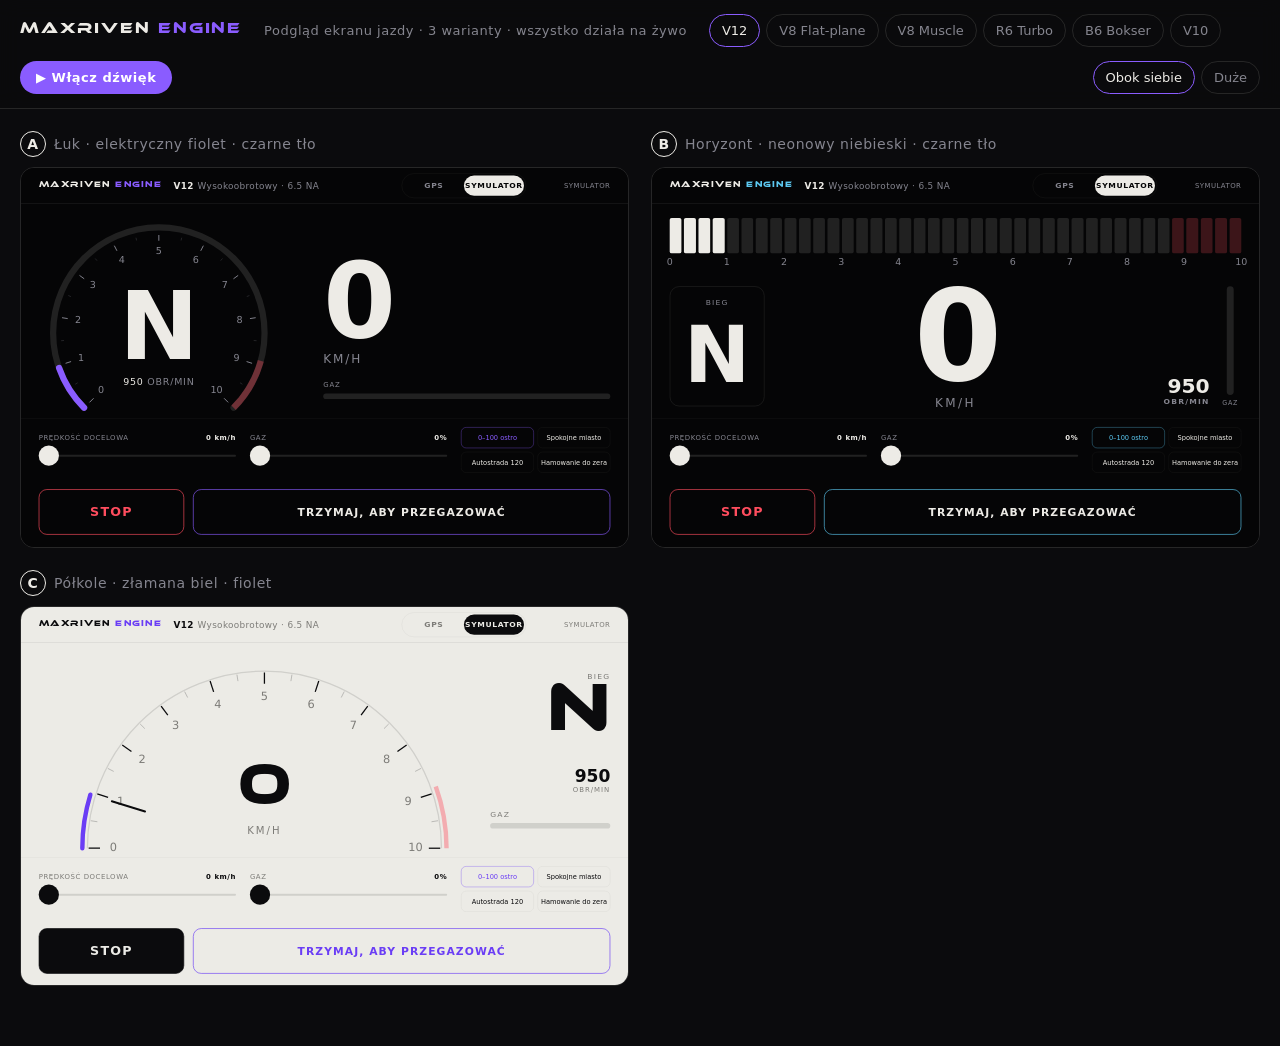
==== podglad.html @ 9306ec02 "Podgląd 3 wariantów ekranu jazdy, tor audio w przeglądarce, GPS (Kalman), kontroler 60 Hz Co-Authore" ====
<!doctype html>
<html lang="pl">
<head>
  <meta charset="utf-8">
  <meta name="viewport" content="width=device-width, initial-scale=1">
  <title>MAXRIVEN Engine — podgląd</title>
  <link rel="stylesheet" href="css/font.css">
  <link rel="stylesheet" href="css/podglad.css">
</head>
<body>
  <header class="pv-bar">
    <div class="pv-logo">MAXRIVEN <span>ENGINE</span></div>
    <div class="pv-title">Podgląd ekranu jazdy · 3 warianty · wszystko działa na żywo</div>
    <div class="pv-engines" id="pvEngines"></div>
    <button id="pvSound" class="pv-sound">▶ Włącz dźwięk</button>
    <div class="pv-view"><button data-view="grid" class="on">Obok siebie</button><button data-view="stack">Duże</button></div>
  </header>

  <main id="pvFrames" class="pv-frames grid">
    <section class="pv-item"><h2><b>A</b>Łuk · elektryczny fiolet · czarne tło</h2><div class="pv-scale"><div class="screen" data-variant="a"></div></div></section>
    <section class="pv-item"><h2><b>B</b>Horyzont · neonowy niebieski · czarne tło</h2><div class="pv-scale"><div class="screen" data-variant="b"></div></div></section>
    <section class="pv-item"><h2><b>C</b>Półkole · złamana biel · fiolet</h2><div class="pv-scale"><div class="screen" data-variant="c"></div></div></section>
  </main>

  <script src="js/presets.js"></script>
  <script src="js/drive.js"></script>
  <script src="js/sim.js"></script>
  <script src="js/gps.js"></script>
  <script src="js/worklet.js"></script>
  <script src="js/audio.js"></script>
  <script src="js/controller.js"></script>
  <script src="js/podglad.js"></script>
</body>
</html>
---- css/font.css ----
/* wygenerowane przez tools/embed-font.js */
@font-face {
  font-family: 'MX Logo';
  src: url([data-uri]) format('opentype');
  font-display: block;
}
---- css/podglad.css ----
/* MAXRIVEN ENGINE — podgląd 3 wariantów ekranu jazdy */
:root {
  --bg: #050506;
  --ink: #edebe6;
  --mute: #85858f;
  --line: rgba(237, 235, 230, 0.12);
  --violet: #8a5cff;
  --blue: #5cc8f0;
  --red: #ff4d5e;
  --ui: 'Avenir Next', 'Futura', 'Jost', 'Montserrat', 'Century Gothic', system-ui, sans-serif;
  --logo: 'MX Logo', 'Avenir Next', system-ui, sans-serif;
}
* { box-sizing: border-box; margin: 0; padding: 0; }
html, body { background: #0b0b0d; color: var(--ink); font-family: var(--ui); }
button { font: inherit; color: inherit; background: none; border: 0; cursor: pointer; touch-action: manipulation; -webkit-tap-highlight-color: transparent; }

/* ---------- pasek podglądu ---------- */
.pv-bar { position: sticky; top: 0; z-index: 10; display: flex; flex-wrap: wrap; align-items: center; gap: 14px 22px; padding: 14px 20px; background: rgba(11, 11, 13, 0.92); backdrop-filter: blur(10px); border-bottom: 1px solid var(--line); }
.pv-logo { font-family: var(--logo); font-size: 15px; letter-spacing: 0.12em; }
.pv-logo span { color: var(--violet); }
.pv-title { color: var(--mute); font-size: 13px; letter-spacing: 0.04em; }
.pv-engines { display: flex; flex-wrap: wrap; gap: 6px; }
.pv-engines button, .pv-view button { padding: 8px 12px; border: 1px solid var(--line); border-radius: 999px; font-size: 13px; color: var(--mute); }
.pv-engines button.on, .pv-view button.on { color: var(--ink); border-color: var(--violet); }
.pv-sound { padding: 9px 16px; border-radius: 999px; background: var(--violet); color: #fff; font-weight: 600; font-size: 13px; letter-spacing: 0.04em; }
.pv-sound.on { background: transparent; border: 1px solid var(--violet); color: var(--violet); }
.pv-view { display: flex; gap: 6px; margin-left: auto; }

.pv-frames { display: grid; gap: 22px; padding: 22px 20px 60px; }
.pv-frames.grid { grid-template-columns: repeat(auto-fit, minmax(420px, 1fr)); }
.pv-frames.stack { grid-template-columns: 1fr; max-width: 1400px; margin: 0 auto; }
.pv-item h2 { font-size: 14px; font-weight: 500; color: var(--mute); margin-bottom: 10px; letter-spacing: 0.04em; }
.pv-item h2 b { display: inline-grid; place-items: center; width: 26px; height: 26px; margin-right: 8px; border-radius: 50%; border: 1px solid var(--ink); color: var(--ink); font-weight: 600; }
.pv-scale { position: relative; width: 100%; aspect-ratio: 16 / 10; overflow: hidden; border-radius: 14px; border: 1px solid var(--line); }
.pv-scale > .screen { position: absolute; left: 0; top: 0; transform-origin: 0 0; }

/* ---------- ekran 1920×1200 (wspólne) ---------- */
.screen { width: 1920px; height: 1200px; display: grid; grid-template-rows: 112px 1fr auto 210px; background: var(--bg); color: var(--ink); --acc: var(--violet); overflow: hidden; user-select: none; -webkit-user-select: none; }
.scr-top { display: flex; align-items: center; gap: 36px; padding: 0 56px; border-bottom: 1px solid var(--line); }
.scr-logo { font-family: var(--logo); font-size: 26px; letter-spacing: 0.14em; }
.scr-logo span { color: var(--acc); }
.scr-engine { font-size: 28px; color: var(--mute); letter-spacing: 0.04em; }
.scr-engine b { color: var(--ink); font-weight: 600; margin-right: 12px; }
.seg { display: flex; margin-left: auto; border: 1px solid var(--line); border-radius: 999px; padding: 6px; }
.seg button { min-width: 190px; height: 64px; border-radius: 999px; font-size: 24px; font-weight: 600; letter-spacing: 0.08em; color: var(--mute); }
.seg button.on { background: var(--ink); color: var(--bg); }
.scr-status { min-width: 230px; text-align: right; font-size: 22px; color: var(--mute); letter-spacing: 0.06em; }
.scr-status.ok { color: var(--acc); }

.scr-main { position: relative; min-height: 0; }

.scr-sim { display: grid; grid-template-columns: 1fr 1fr auto; align-items: center; gap: 44px; padding: 26px 56px; border-top: 1px solid var(--line); }
.screen:not(.sim) .scr-sim { display: none; }
.slider label { display: flex; justify-content: space-between; font-size: 22px; letter-spacing: 0.08em; color: var(--mute); margin-bottom: 14px; }
.slider label b { color: var(--ink); font-weight: 600; }
.slider input { width: 100%; -webkit-appearance: none; appearance: none; height: 64px; background: transparent; }
.slider input::-webkit-slider-runnable-track { height: 6px; border-radius: 3px; background: var(--line); }
.slider input::-webkit-slider-thumb { -webkit-appearance: none; width: 64px; height: 64px; margin-top: -29px; border-radius: 50%; background: var(--ink); border: 0; }
.slider input::-moz-range-track { height: 6px; border-radius: 3px; background: var(--line); }
.slider input::-moz-range-thumb { width: 64px; height: 64px; border-radius: 50%; background: var(--ink); border: 0; }
.scns { display: grid; grid-template-columns: repeat(2, 230px); gap: 12px; }
.scns button { height: 66px; border: 1px solid var(--line); border-radius: 16px; font-size: 21px; font-weight: 500; }
.scns button.on { border-color: var(--acc); color: var(--acc); }

.scr-bottom { display: grid; grid-template-columns: 460px 1fr; gap: 28px; padding: 26px 56px 40px; }
.btn-stop, .btn-rev { border-radius: 26px; font-size: 40px; font-weight: 700; letter-spacing: 0.1em; }
.btn-stop { border: 2px solid var(--red); color: var(--red); }
.btn-rev { border: 2px solid var(--acc); color: var(--ink); font-size: 34px; }
.btn-rev.on { background: var(--acc); color: #fff; }
.btn-rev.off { opacity: 0.3; }

.num { font-variant-numeric: tabular-nums; }
.bar { position: relative; height: 18px; border-radius: 9px; background: var(--line); overflow: hidden; }
.bar i { position: absolute; inset: 0 auto 0 0; width: 0; background: var(--acc); border-radius: 9px; }
.meter label { display: block; font-size: 22px; letter-spacing: 0.12em; color: var(--mute); margin-bottom: 14px; }
.screen:not(.turbo) .turbo-only { display: none; }

/* ---------- A: łuk, fiolet ---------- */
.var-a .scr-main { display: grid; grid-template-columns: 860px 1fr; align-items: center; padding: 0 56px; }
.a-tach { position: relative; width: 760px; height: 760px; margin-top: 30px; }
.a-tach svg { width: 100%; height: 100%; overflow: visible; }
.a-tach .trk { fill: none; stroke: var(--line); stroke-width: 26; stroke-linecap: round; }
.a-tach .red { fill: none; stroke: var(--red); stroke-width: 26; opacity: 0.35; }
.a-tach .val { fill: none; stroke: var(--acc); stroke-width: 26; stroke-linecap: round; }
.a-tach .tick { stroke: var(--mute); stroke-width: 4; }
.a-tach .tick.minor { stroke-width: 2; opacity: 0.5; }
.a-tach text { fill: var(--mute); font-family: var(--ui); font-size: 40px; font-weight: 500; text-anchor: middle; dominant-baseline: middle; }
.a-tach.shift .val { stroke: var(--ink); }
.a-center { position: absolute; inset: 0; display: grid; place-content: center; text-align: center; }
.a-gear { font-size: 300px; font-weight: 600; line-height: 1; }
.a-rpm { font-size: 30px; color: var(--mute); letter-spacing: 0.08em; margin-top: 8px; }
.a-rpm span { color: var(--ink); }
.a-right { display: grid; gap: 54px; padding-left: 40px; }
.a-speed { font-size: 330px; font-weight: 600; line-height: 0.85; letter-spacing: -0.03em; }
.a-speed small { display: block; font-size: 38px; font-weight: 500; letter-spacing: 0.16em; color: var(--mute); margin-top: 24px; }

/* ---------- B: horyzont, niebieski ---------- */
.var-b { --acc: var(--blue); }
.var-b .scr-main { display: grid; grid-template-rows: auto 1fr; padding: 46px 56px 0; }
.b-segs { display: grid; grid-auto-flow: column; gap: 8px; height: 112px; }
.b-segs i { border-radius: 6px; background: var(--line); transition: background 60ms linear; }
.b-segs i.lit { background: var(--ink); }
.b-segs i.hot { background: var(--acc); }
.b-segs i.red { background: rgba(255, 77, 94, 0.22); }
.b-segs i.red.lit { background: var(--red); }
.b-segs.shift i.lit { background: var(--acc); }
.b-scale { position: relative; height: 54px; margin-top: 10px; }
.b-scale span { position: absolute; top: 0; transform: translateX(-50%); font-size: 30px; color: var(--mute); }
.b-row { display: grid; grid-template-columns: 360px 1fr 360px; align-items: center; }
.b-gear { display: grid; place-items: center; width: 300px; height: 380px; border: 2px solid var(--line); border-radius: 30px; }
.b-gear small, .b-side small { font-size: 24px; letter-spacing: 0.16em; color: var(--mute); }
.b-gear span { font-size: 250px; font-weight: 600; line-height: 1; margin-top: -40px; }
.b-speed { text-align: center; font-size: 400px; font-weight: 600; line-height: 0.82; letter-spacing: -0.04em; }
.b-speed small { display: block; font-size: 38px; font-weight: 500; letter-spacing: 0.2em; color: var(--mute); margin-top: 30px; }
.b-side { display: flex; justify-content: flex-end; align-items: stretch; gap: 30px; height: 380px; }
.b-rpm { display: flex; flex-direction: column; justify-content: flex-end; text-align: right; font-size: 64px; font-weight: 600; }
.vbar { position: relative; width: 70px; display: flex; flex-direction: column; align-items: center; gap: 12px; }
.vbar div { position: relative; flex: 1; width: 22px; border-radius: 11px; background: var(--line); overflow: hidden; }
.vbar i { position: absolute; left: 0; right: 0; bottom: 0; height: 0; background: var(--acc); border-radius: 11px; }
.vbar label { font-size: 20px; letter-spacing: 0.12em; color: var(--mute); }

/* ---------- C: złamana biel, półkole ---------- */
.var-c { --bg: #ecebe6; --ink: #0b0b0d; --mute: #7d7c78; --line: rgba(11, 11, 13, 0.12); --acc: #6a3df5; }
.var-c .seg button.on { background: var(--ink); color: var(--bg); }
.var-c .scr-main { display: grid; grid-template-columns: 1fr 380px; padding: 0 56px; }
.c-dial { position: relative; align-self: end; height: 100%; }
.c-dial svg { position: absolute; left: 50%; bottom: -10px; width: 1240px; height: 680px; transform: translateX(-50%); overflow: visible; }
.c-dial .trk { fill: none; stroke: var(--line); stroke-width: 4; }
.c-dial .val { fill: none; stroke: var(--acc); stroke-width: 14; stroke-linecap: round; }
.c-dial .red { fill: none; stroke: var(--red); stroke-width: 14; opacity: 0.4; }
.c-dial .tick { stroke: var(--ink); stroke-width: 4; }
.c-dial .tick.minor { stroke-width: 2; opacity: 0.35; }
.c-dial text { fill: var(--mute); font-size: 36px; font-weight: 500; text-anchor: middle; dominant-baseline: middle; font-family: var(--ui); }
.c-dial .needle { stroke: var(--ink); stroke-width: 6; stroke-linecap: round; }
.c-dial .hub { fill: var(--ink); }
.c-dial.shift .needle, .c-dial.shift .hub { stroke: var(--acc); fill: var(--acc); }
.c-speed { position: absolute; left: 50%; bottom: 70px; transform: translateX(-50%); text-align: center; font-family: var(--logo); font-size: 180px; line-height: 1; }
.c-speed small { display: block; font-family: var(--ui); font-size: 32px; letter-spacing: 0.2em; color: var(--mute); margin-top: 18px; }
.c-side { display: grid; align-content: center; gap: 50px; }
.c-gear { text-align: right; }
.c-gear small, .c-side .meter label { font-size: 24px; letter-spacing: 0.16em; color: var(--mute); }
.c-gear span { display: block; font-family: var(--logo); font-size: 220px; line-height: 1; }
.c-rpm { text-align: right; font-size: 54px; font-weight: 600; }
.c-rpm small { display: block; font-size: 22px; letter-spacing: 0.14em; color: var(--mute); font-weight: 500; }
.var-c .btn-stop { background: var(--ink); color: var(--bg); border-color: var(--ink); }
.var-c .btn-rev { border-color: var(--acc); color: var(--acc); }
.var-c .btn-rev.on { background: var(--acc); color: #fff; }
.var-c .slider input::-webkit-slider-thumb { background: var(--ink); }
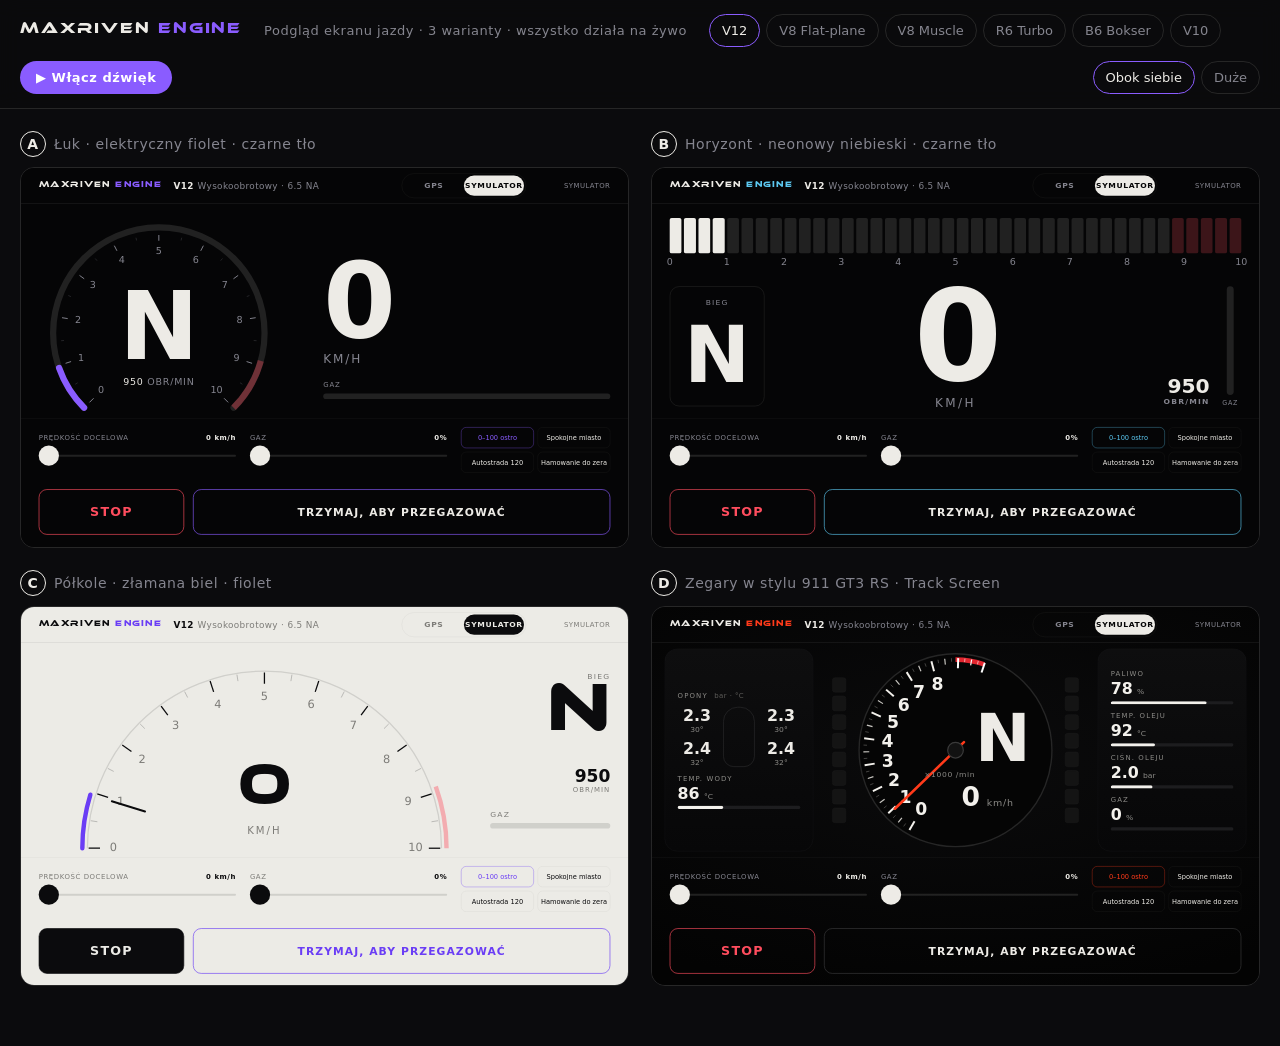
==== commit ea6e092d: "Podgląd: wariant D — zegary w duchu 911 GT3 (Track Screen); poprawka układu przycisków bez panelu sy" ====
--- a/podglad.html
+++ b/podglad.html
@@ -20,6 +20,7 @@
     <section class="pv-item"><h2><b>A</b>Łuk · elektryczny fiolet · czarne tło</h2><div class="pv-scale"><div class="screen" data-variant="a"></div></div></section>
     <section class="pv-item"><h2><b>B</b>Horyzont · neonowy niebieski · czarne tło</h2><div class="pv-scale"><div class="screen" data-variant="b"></div></div></section>
     <section class="pv-item"><h2><b>C</b>Półkole · złamana biel · fiolet</h2><div class="pv-scale"><div class="screen" data-variant="c"></div></div></section>
+    <section class="pv-item"><h2><b>D</b>Zegary w stylu 911 GT3 RS · Track Screen</h2><div class="pv-scale"><div class="screen" data-variant="d"></div></div></section>
   </main>
 
   <script src="js/presets.js"></script>
--- a/css/podglad.css
+++ b/css/podglad.css
@@ -33,6 +33,9 @@
 .pv-item h2 b { display: inline-grid; place-items: center; width: 26px; height: 26px; margin-right: 8px; border-radius: 50%; border: 1px solid var(--ink); color: var(--ink); font-weight: 600; }
 .pv-scale { position: relative; width: 100%; aspect-ratio: 16 / 10; overflow: hidden; border-radius: 14px; border: 1px solid var(--line); }
 .pv-scale > .screen { position: absolute; left: 0; top: 0; transform-origin: 0 0; }
+body.only .pv-bar, body.only .pv-item h2 { display: none; }
+body.only .pv-frames { padding: 0; }
+body.only .pv-scale { border: 0; border-radius: 0; }
 
 /* ---------- ekran 1920×1200 (wspólne) ---------- */
 .screen { width: 1920px; height: 1200px; display: grid; grid-template-rows: 112px 1fr auto 210px; background: var(--bg); color: var(--ink); --acc: var(--violet); overflow: hidden; user-select: none; -webkit-user-select: none; }
@@ -62,7 +65,8 @@
 .scns button { height: 66px; border: 1px solid var(--line); border-radius: 16px; font-size: 21px; font-weight: 500; }
 .scns button.on { border-color: var(--acc); color: var(--acc); }
 
-.scr-bottom { display: grid; grid-template-columns: 460px 1fr; gap: 28px; padding: 26px 56px 40px; }
+.scr-sim { grid-row: 3; }
+.scr-bottom { grid-row: 4; display: grid; grid-template-columns: 460px 1fr; gap: 28px; padding: 26px 56px 40px; }
 .btn-stop, .btn-rev { border-radius: 26px; font-size: 40px; font-weight: 700; letter-spacing: 0.1em; }
 .btn-stop { border: 2px solid var(--red); color: var(--red); }
 .btn-rev { border: 2px solid var(--acc); color: var(--ink); font-size: 34px; }
@@ -146,3 +150,52 @@
 .var-c .btn-rev { border-color: var(--acc); color: var(--acc); }
 .var-c .btn-rev.on { background: var(--acc); color: #fff; }
 .var-c .slider input::-webkit-slider-thumb { background: var(--ink); }
+
+/* ---------- D: zegary w duchu 911 GT3 „Track Screen” ---------- */
+.var-d { --acc: #ff3a1a; --pred: #e3262f; background: radial-gradient(120% 90% at 50% 40%, #0b0b0c 0%, #030303 70%); }
+.var-d .scr-main { display: grid; grid-template-columns: 470px 1fr 470px; align-items: center; gap: 30px; padding: 20px 40px; min-height: 0; overflow: hidden; }
+.d-centre { display: flex; align-items: center; justify-content: center; gap: 36px; height: 100%; }
+.d-tach { position: relative; width: 620px; height: 620px; flex: none; }
+.d-tach svg { width: 100%; height: 100%; overflow: visible; }
+.d-tach .face { fill: #050505; stroke: #262626; stroke-width: 7; }
+.d-tach.shift .face { stroke: var(--acc); }
+.d-tach .red { fill: none; stroke: var(--pred); stroke-width: 24; }
+.d-tach .tick { stroke: #f3f1ec; stroke-width: 10; }
+.d-tach .tick.half { stroke: #c9c7c2; stroke-width: 6; }
+.d-tach .tick.minor { stroke: #6f6e6b; stroke-width: 3; }
+.d-tach .tick.hot { stroke: #fff; }
+.d-tach text { fill: #f3f1ec; font-family: var(--ui); font-size: 88px; font-weight: 600; text-anchor: middle; dominant-baseline: central; }
+.d-tach text.hot { fill: var(--pred); }
+.d-tach .needle { stroke: var(--acc); stroke-width: 13; stroke-linecap: round; }
+.d-tach .cap { fill: #121212; stroke: #3a3a3a; stroke-width: 6; }
+.d-gear { position: absolute; left: 60%; top: 27%; font-size: 210px; font-weight: 600; line-height: 1; }
+.d-unit { position: absolute; left: 34%; top: 60%; font-size: 24px; letter-spacing: 0.08em; color: #8b8a86; }
+.d-speed { position: absolute; left: 53%; bottom: 112px; font-size: 30px; letter-spacing: 0.08em; color: #8b8a86; }
+.d-speed b { font-size: 84px; font-weight: 600; color: #f3f1ec; letter-spacing: 0; margin-right: 10px; }
+.d-boost { position: absolute; left: 53%; bottom: 56px; transform: none; width: 220px; transform: translateX(-50%); text-align: center; font-size: 18px; letter-spacing: 0.14em; color: #8b8a86; }
+.d-boost .d-bar { margin-top: 10px; }
+.d-strip { display: flex; flex-direction: column; gap: 11px; width: 44px; height: 460px; }
+.d-strip i { flex: 1; border-radius: 9px; background: #141414; border: 1px solid #222; }
+.d-strip i.on.g { background: #27d24f; border-color: #27d24f; }
+.d-strip i.on.y { background: #ffc21a; border-color: #ffc21a; }
+.d-strip i.on.r { background: #ff2a2a; border-color: #ff2a2a; }
+.d-strip i.flash { background: #4fb3ff !important; border-color: #4fb3ff !important; }
+.d-panel { align-self: stretch; display: flex; flex-direction: column; justify-content: center; gap: 24px; padding: 26px 40px; border-radius: 40px; background: linear-gradient(180deg, #0e0e0f, #070708); border: 1px solid #1c1c1e; }
+.d-title { font-size: 22px; letter-spacing: 0.16em; color: #8b8a86; }
+.d-title span { margin-left: 10px; letter-spacing: 0.06em; color: #5d5c59; }
+.d-car { display: grid; grid-template-columns: 1fr 100px 1fr; grid-template-rows: 1fr 1fr; gap: 18px 22px; align-items: center; }
+.d-body { grid-column: 2; grid-row: 1 / 3; height: 100%; min-height: 180px; border: 2px solid #2c2c2e; border-radius: 46px 46px 34px 34px; }
+.d-tyre { text-align: center; }
+.d-tyre.fl, .d-tyre.rl { grid-column: 1; }
+.d-tyre.fr, .d-tyre.rr { grid-column: 3; }
+.d-tyre.fl, .d-tyre.fr { grid-row: 1; }
+.d-tyre.rl, .d-tyre.rr { grid-row: 2; }
+.d-tyre b { display: block; font-size: 50px; font-weight: 600; }
+.d-tyre span { font-size: 24px; color: #8b8a86; }
+.d-gauge label { display: block; font-size: 22px; letter-spacing: 0.16em; color: #8b8a86; margin-bottom: 6px; }
+.d-val { font-size: 24px; color: #8b8a86; margin-bottom: 10px; }
+.d-val b { font-size: 50px; font-weight: 600; color: #f3f1ec; margin-right: 6px; }
+.d-bar { position: relative; height: 10px; border-radius: 5px; background: #1d1d1f; overflow: hidden; }
+.d-bar i { position: absolute; inset: 0 auto 0 0; width: 0; border-radius: 5px; background: #f3f1ec; }
+.var-d .btn-rev { border-color: #3a3a3c; }
+.var-d .btn-rev.on { background: var(--acc); border-color: var(--acc); }
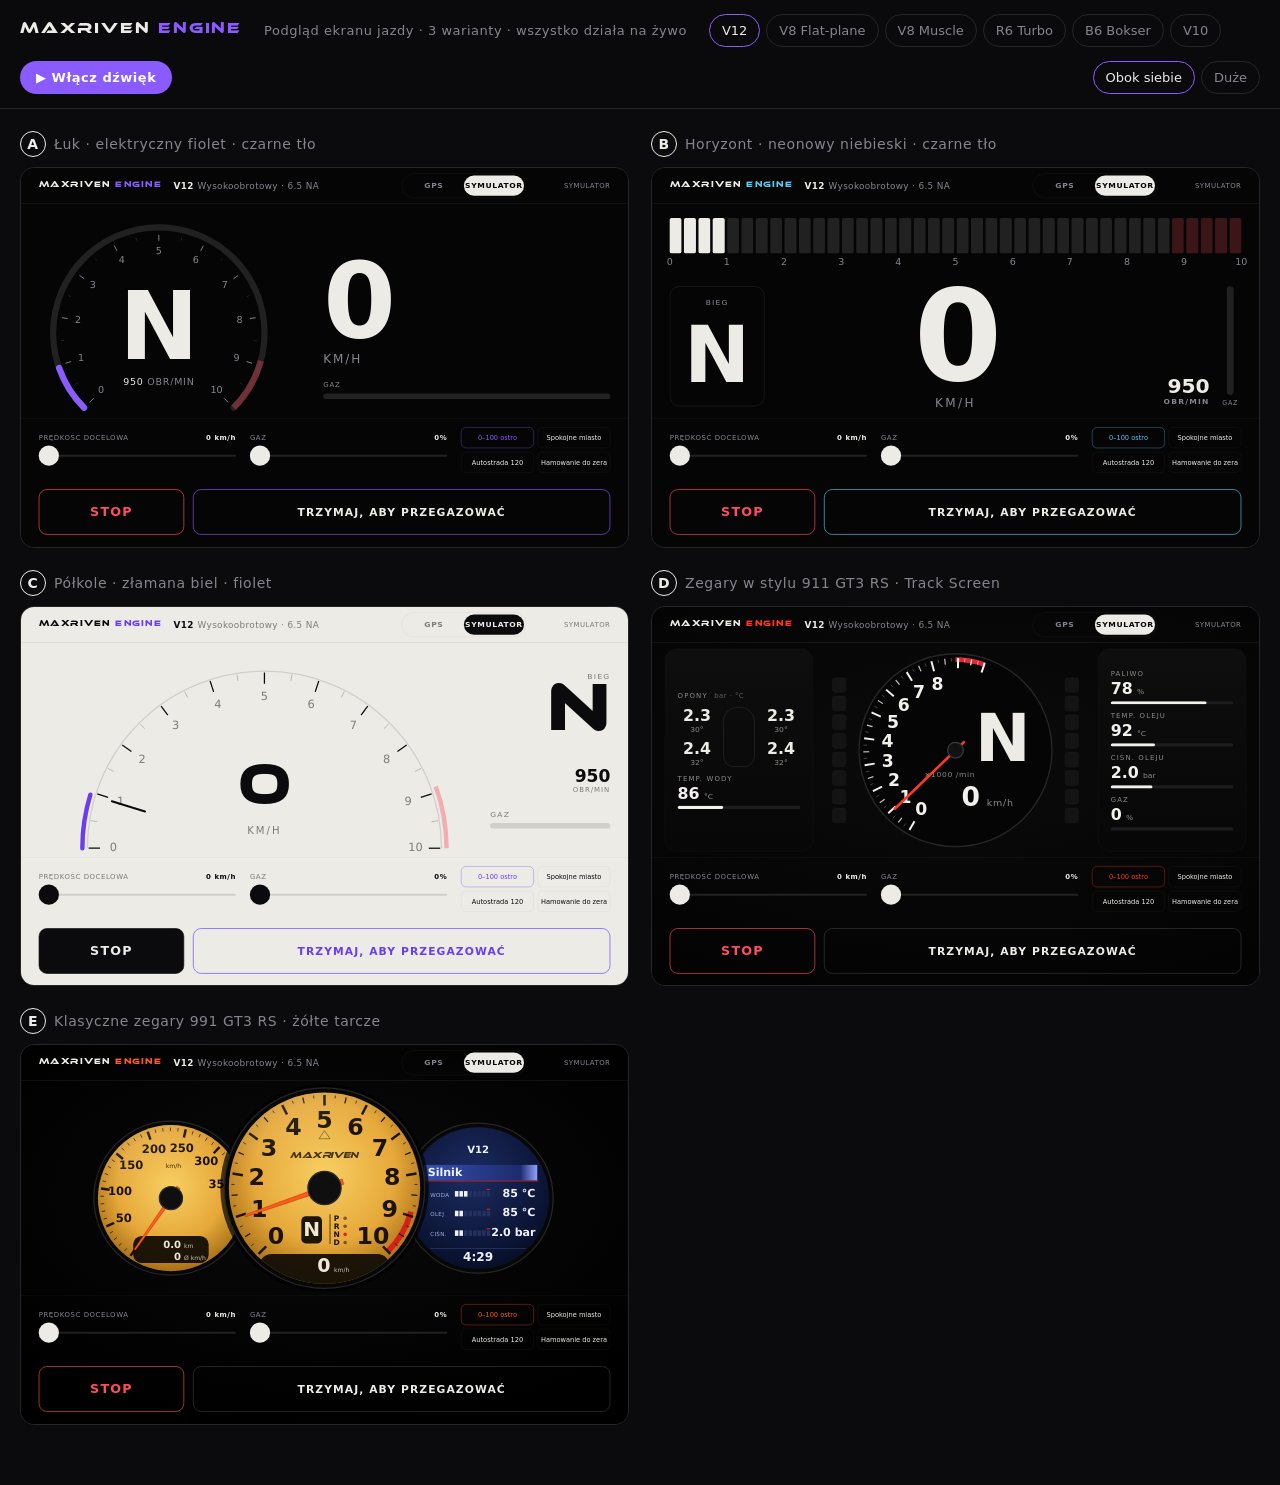
==== commit 58594842: "Podgląd: wariant E — klasyczne zegary 991 GT3 RS z żółtymi tarczami Co-Authored-By: Claude Opus 5.5 " ====
--- a/podglad.html
+++ b/podglad.html
@@ -21,6 +21,7 @@
     <section class="pv-item"><h2><b>B</b>Horyzont · neonowy niebieski · czarne tło</h2><div class="pv-scale"><div class="screen" data-variant="b"></div></div></section>
     <section class="pv-item"><h2><b>C</b>Półkole · złamana biel · fiolet</h2><div class="pv-scale"><div class="screen" data-variant="c"></div></div></section>
     <section class="pv-item"><h2><b>D</b>Zegary w stylu 911 GT3 RS · Track Screen</h2><div class="pv-scale"><div class="screen" data-variant="d"></div></div></section>
+    <section class="pv-item"><h2><b>E</b>Klasyczne zegary 991 GT3 RS · żółte tarcze</h2><div class="pv-scale"><div class="screen" data-variant="e"></div></div></section>
   </main>
 
   <script src="js/presets.js"></script>
--- a/css/podglad.css
+++ b/css/podglad.css
@@ -199,3 +199,41 @@
 .d-bar i { position: absolute; inset: 0 auto 0 0; width: 0; border-radius: 5px; background: #f3f1ec; }
 .var-d .btn-rev { border-color: #3a3a3c; }
 .var-d .btn-rev.on { background: var(--acc); border-color: var(--acc); }
+
+/* ---------- E: klasyczne zegary 991 GT3 RS, żółte tarcze ---------- */
+.var-e { --acc: #ff5a1a; background: radial-gradient(90% 80% at 50% 40%, #0a0a0a 0%, #000 75%); }
+.var-e .scr-main { padding: 14px 30px; min-height: 0; overflow: hidden; }
+.e-wrap, .e-wrap svg { width: 100%; height: 100%; display: block; }
+.e-bezel { fill: #070707; stroke: #262626; stroke-width: 5; }
+.e-tick { stroke: #1c1308; stroke-width: 3; }
+.e-tick.mid { stroke-width: 5; }
+.e-tick.big { stroke-width: 10; }
+.e-red { fill: none; stroke: #d6201a; stroke-width: 22; }
+.e-lab { fill: #1c1308; font-family: var(--ui); font-size: 94px; font-weight: 700; text-anchor: middle; dominant-baseline: central; }
+.e-lab.s { font-size: 46px; }
+.e-small { fill: #3a2a10; font-family: var(--ui); font-size: 24px; text-anchor: middle; }
+.e-script { fill: #2a1c08; font-family: var(--logo); font-size: 36px; text-anchor: middle; opacity: 0.85; }
+.e-needle { fill: #ff5a1a; stroke: #b33a0c; stroke-width: 2; }
+.e-hub { fill: #0f0f0f; stroke: #2c2c2c; stroke-width: 5; }
+.e-lcd { fill: #120d06; opacity: 0.94; }
+.e-lcdtxt { fill: #f1e8d2; font-family: var(--ui); font-size: 40px; font-weight: 600; font-variant-numeric: tabular-nums; }
+.e-lcdunit { fill: #cfc4a8; font-family: var(--ui); font-size: 24px; }
+.e-gear { fill: #f1e8d2; font-family: var(--ui); font-size: 80px; font-weight: 600; }
+.e-speed { fill: #f1e8d2; font-family: var(--ui); font-size: 76px; font-weight: 600; font-variant-numeric: tabular-nums; }
+.e-pdk { fill: #1c1308; font-family: var(--ui); font-size: 30px; font-weight: 700; }
+.e-pdkline { stroke: #1c1308; stroke-width: 3; }
+.e-dot { fill: #1c1308; opacity: 0.55; }
+.e-dot.on { fill: #e3261b; opacity: 1; }
+.e-up { fill: none; stroke: #2a1c08; stroke-width: 3; opacity: 0.6; }
+.e-up.on { fill: #ff3b1a; stroke: #ff3b1a; opacity: 1; }
+.e-tft { fill: #eef1fb; font-family: var(--ui); }
+.e-tft.big { font-size: 40px; font-weight: 600; }
+.e-tft.head { font-size: 44px; font-weight: 700; }
+.e-tft.lbl { font-size: 22px; fill: #9fb0e6; letter-spacing: 0.06em; }
+.e-tft.val { font-size: 44px; font-weight: 600; }
+.e-tft.clock { font-size: 48px; font-weight: 600; }
+.e-seg { fill: #24305e; }
+.e-seg.on { fill: #eef1fb; }
+.e-seg.warn.on { fill: #ff4b3a; }
+.var-e .btn-rev { border-color: #3a3a3c; }
+.var-e .btn-rev.on { background: var(--acc); border-color: var(--acc); }
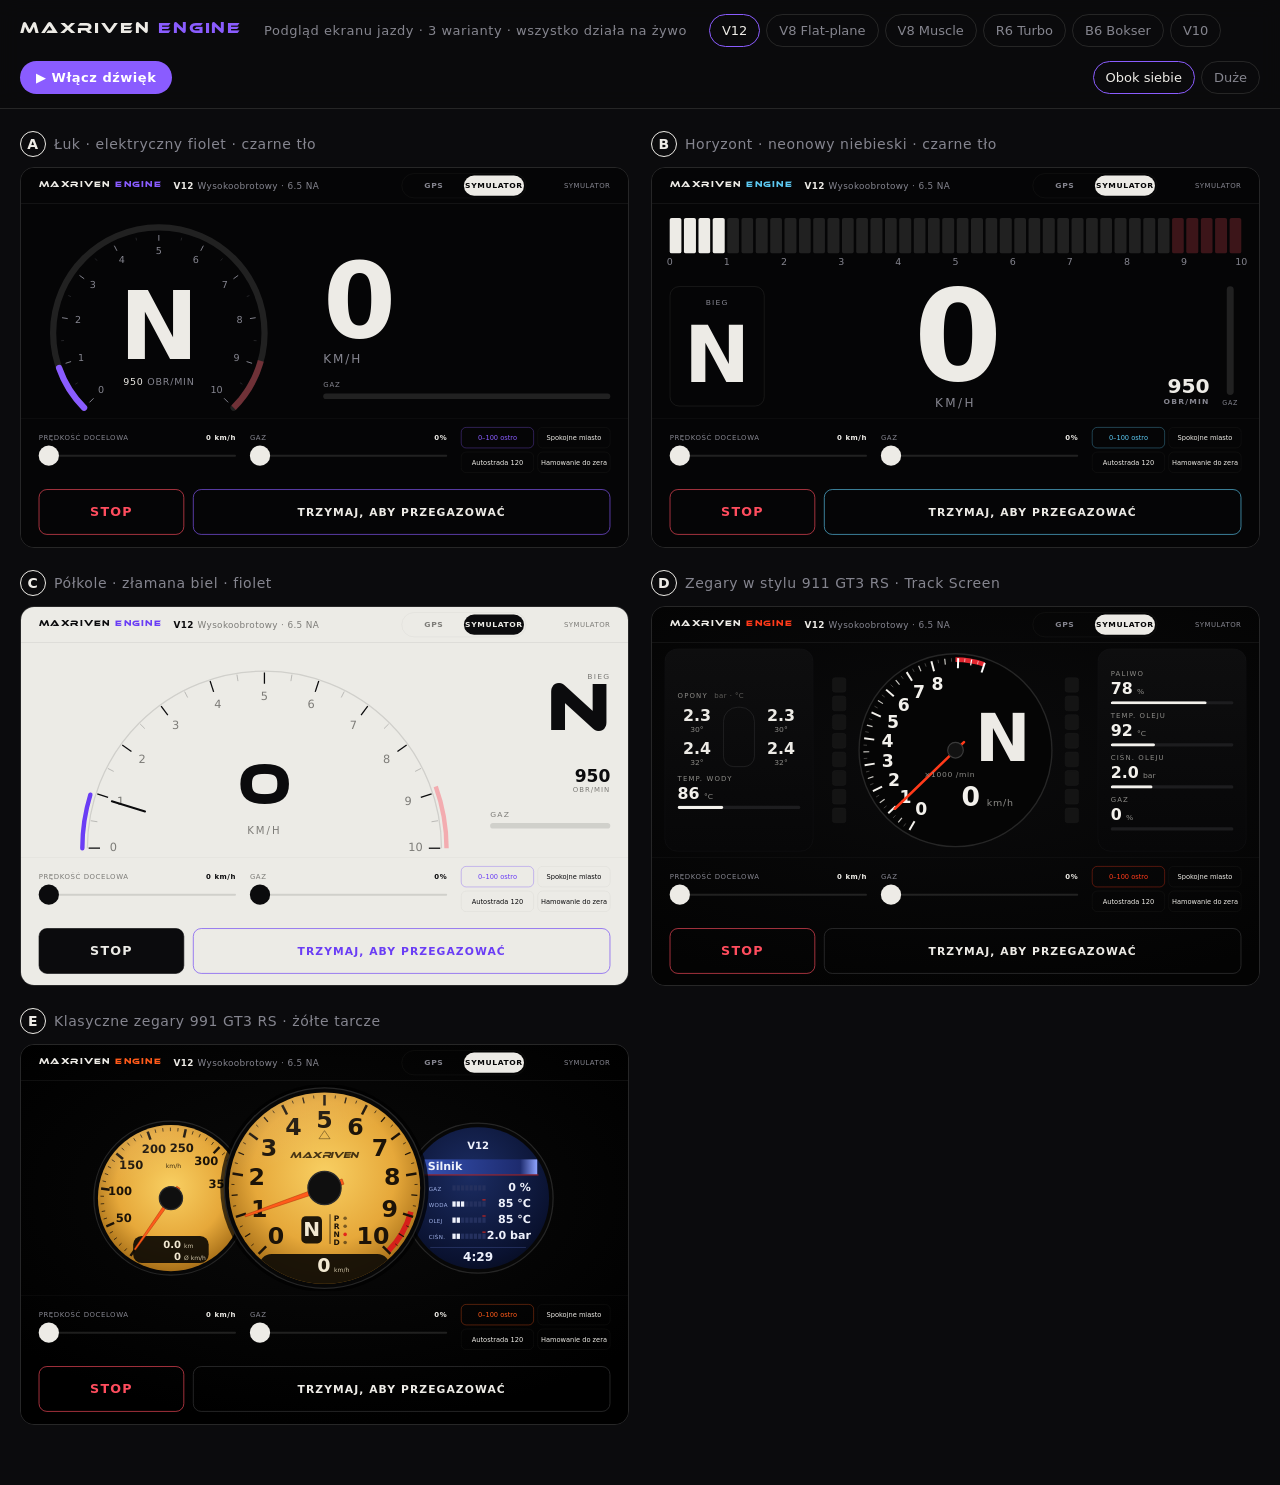
==== commit ce86df75: "Aplikacja: ekran wyboru silnika i ekran jazdy z zegarami GT3 RS, panel dźwięku, autotest w Chrome pr" ====
--- a/podglad.html
+++ b/podglad.html
@@ -31,6 +31,7 @@
   <script src="js/worklet.js"></script>
   <script src="js/audio.js"></script>
   <script src="js/controller.js"></script>
+  <script src="js/cluster.js"></script>
   <script src="js/podglad.js"></script>
 </body>
 </html>
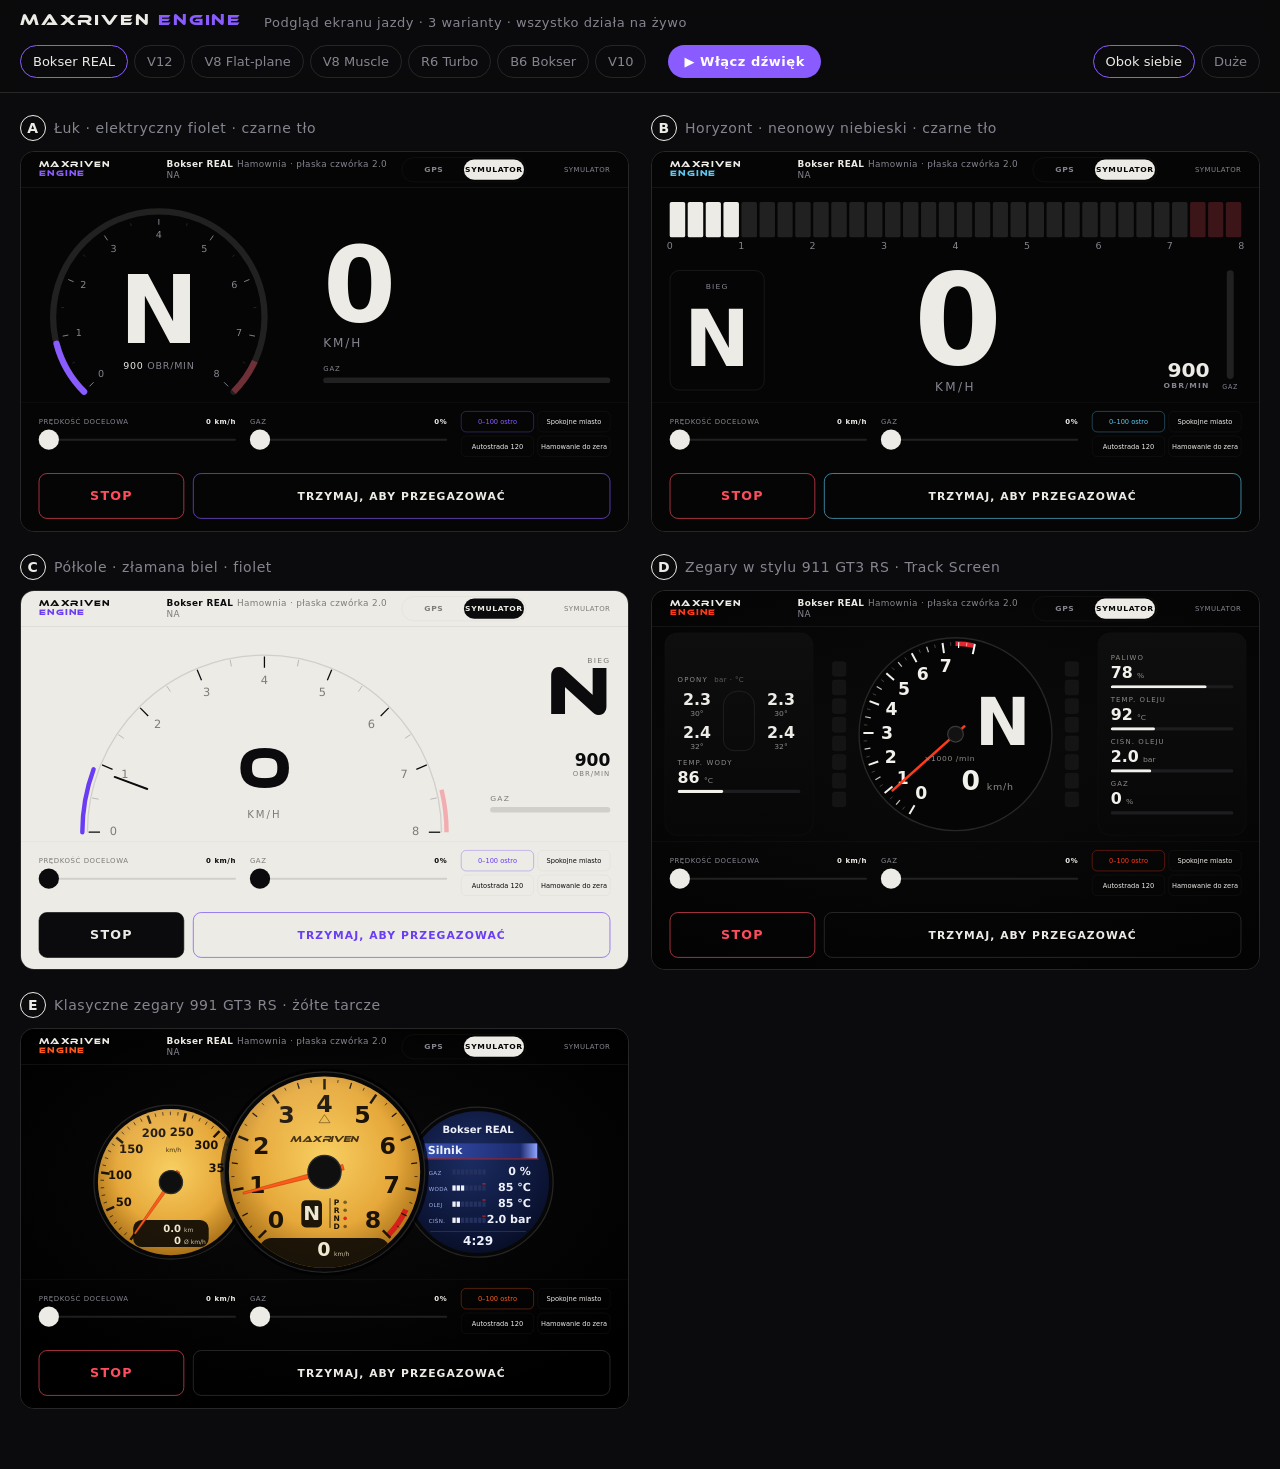
==== commit 7dc6e990: "Bokser REAL: silnik z prawdziwego nagrania (CC0, hamownia) odtwarzany granularnie według obrotów - j" ====
--- a/podglad.html
+++ b/podglad.html
@@ -25,6 +25,7 @@
   </main>
 
   <script src="js/presets.js"></script>
+  <script src="js/samples.js"></script>
   <script src="js/drive.js"></script>
   <script src="js/sim.js"></script>
   <script src="js/gps.js"></script>
